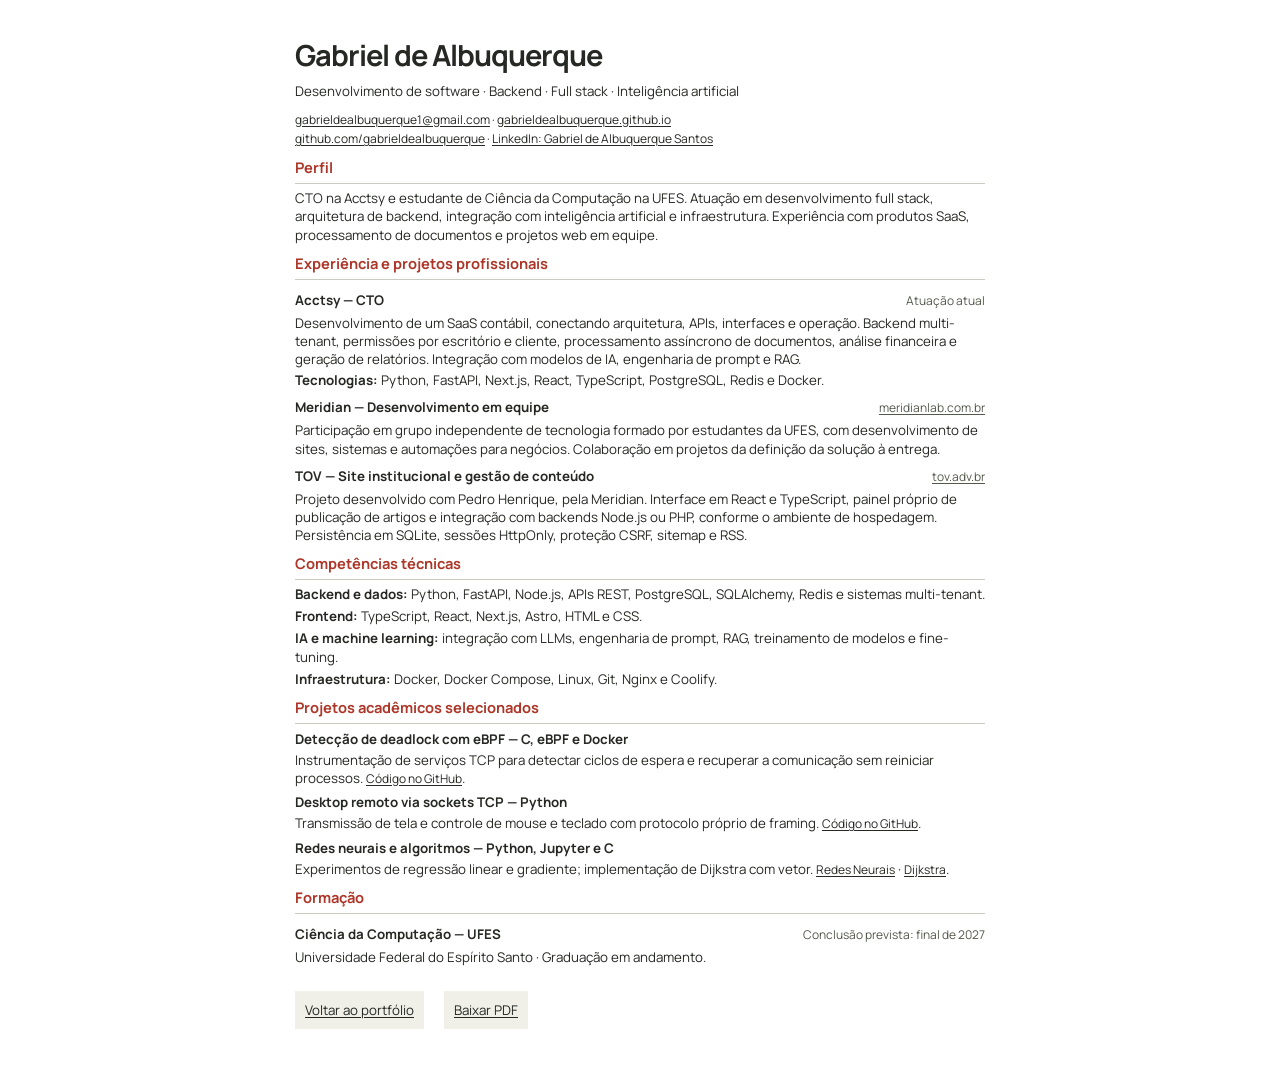
==== curriculo.html @ 9687a2c0 "feat: add personal engineering portfolio" ====
<!doctype html>
<html lang="pt-BR">
  <head>
    <meta charset="utf-8" />
    <meta name="viewport" content="width=device-width,initial-scale=1" />
    <meta name="robots" content="noindex" />
    <title>Gabriel de Albuquerque — Currículo</title>
    <link rel="icon" href="assets/favicon.svg" />
    <style>
      @font-face {
        font-family: Manrope;
        src: url("assets/fonts/manrope.woff2");
        font-weight: 200 800;
        font-display: swap;
      }
      * {
        box-sizing: border-box;
      }
      body {
        font-family: Manrope, Arial, sans-serif;
        color: #252823;
        font-size: 10pt;
        line-height: 1.36;
        max-width: 750px;
        margin: 40px auto;
        padding: 0 30px;
      }
      h1 {
        font-size: 29px;
        line-height: 1.1;
        letter-spacing: -1px;
        margin: 0 0 8px;
      }
      h2 {
        font-size: 11pt;
        border-bottom: 1px solid #c9ccc1;
        padding-bottom: 5px;
        margin: 10px 0 5px;
        color: #ad3628;
      }
      h3 {
        font-size: 10pt;
        margin: 6px 0 2px;
      }
      p {
        margin: 3px 0;
      }
      a {
        color: inherit;
        text-underline-offset: 2px;
      }
      .intro {
        font-size: 10pt;
        margin: 10px 0;
      }
      .contact {
        font-size: 9pt;
        line-height: 1.6;
      }
      .position {
        display: flex;
        justify-content: space-between;
        align-items: baseline;
        gap: 20px;
      }
      .position span {
        font-size: 9pt;
        color: #53594b;
      }
      .skills p {
        margin: 4px 0;
      }
      .project {
        margin-top: 6px;
      }
      .project strong {
        font-size: 10pt;
      }
      .project a {
        font-size: 9pt;
      }
      .actions {
        display: flex;
        gap: 20px;
        margin-top: 25px;
      }
      .actions a,
      .actions button {
        padding: 10px;
        background: #f0f0e9;
        border: 0;
        color: #252823;
        cursor: pointer;
        font: inherit;
      }
      @page {
        size: A4;
        margin: 12mm 14mm;
      }
      @media print {
        body {
          max-width: none;
          margin: 0;
          padding: 0;
        }
        .actions {
          display: none;
        }
        h2,
        h3 {
          break-after: avoid;
        }
        .project,
        .skills p,
        .position {
          break-inside: avoid;
        }
      }
    </style>
  </head>
  <body>
    <h1>Gabriel de Albuquerque</h1>
    <p class="intro">
      Desenvolvimento de software · Backend · Full stack · Inteligência
      artificial
    </p>
    <div class="contact">
      <a href="mailto:gabrieldealbuquerque1@gmail.com"
        >gabrieldealbuquerque1@gmail.com</a
      >
      ·
      <a href="https://gabrieldealbuquerque.github.io/"
        >gabrieldealbuquerque.github.io</a
      ><br /><a href="https://github.com/gabrieldealbuquerque"
        >github.com/gabrieldealbuquerque</a
      >
      ·
      <a
        href="https://www.linkedin.com/in/gabriel-de-albuquerque-santos-32b869294/"
        >LinkedIn: Gabriel de Albuquerque Santos</a
      >
    </div>
    <h2>Perfil</h2>
    <p>
      CTO na Acctsy e estudante de Ciência da Computação na UFES. Atuação em
      desenvolvimento full stack, arquitetura de backend, integração com
      inteligência artificial e infraestrutura. Experiência com produtos SaaS,
      processamento de documentos e projetos web em equipe.
    </p>
    <h2>Experiência e projetos profissionais</h2>
    <div class="position">
      <h3>Acctsy — CTO</h3>
      <span>Atuação atual</span>
    </div>
    <p>
      Desenvolvimento de um SaaS contábil, conectando arquitetura, APIs,
      interfaces e operação. Backend multi-tenant, permissões por escritório e
      cliente, processamento assíncrono de documentos, análise financeira e
      geração de relatórios. Integração com modelos de IA, engenharia de prompt
      e RAG.
    </p>
    <p>
      <strong>Tecnologias:</strong> Python, FastAPI, Next.js, React, TypeScript,
      PostgreSQL, Redis e Docker.
    </p>
    <div class="position">
      <h3>Meridian — Desenvolvimento em equipe</h3>
      <span
        ><a href="https://www.meridianlab.com.br/">meridianlab.com.br</a></span
      >
    </div>
    <p>
      Participação em grupo independente de tecnologia formado por estudantes da
      UFES, com desenvolvimento de sites, sistemas e automações para negócios.
      Colaboração em projetos da definição da solução à entrega.
    </p>
    <div class="position">
      <h3>TOV — Site institucional e gestão de conteúdo</h3>
      <span><a href="https://tov.adv.br/">tov.adv.br</a></span>
    </div>
    <p>
      Projeto desenvolvido com Pedro Henrique, pela Meridian. Interface em React
      e TypeScript, painel próprio de publicação de artigos e integração com
      backends Node.js ou PHP, conforme o ambiente de hospedagem. Persistência
      em SQLite, sessões HttpOnly, proteção CSRF, sitemap e RSS.
    </p>
    <h2>Competências técnicas</h2>
    <div class="skills">
      <p>
        <strong>Backend e dados:</strong> Python, FastAPI, Node.js, APIs REST,
        PostgreSQL, SQLAlchemy, Redis e sistemas multi-tenant.
      </p>
      <p>
        <strong>Frontend:</strong> TypeScript, React, Next.js, Astro, HTML e
        CSS.
      </p>
      <p>
        <strong>IA e machine learning:</strong> integração com LLMs, engenharia
        de prompt, RAG, treinamento de modelos e fine-tuning.
      </p>
      <p>
        <strong>Infraestrutura:</strong> Docker, Docker Compose, Linux, Git,
        Nginx e Coolify.
      </p>
    </div>
    <h2>Projetos acadêmicos selecionados</h2>
    <div class="project">
      <strong>Detecção de deadlock com eBPF — C, eBPF e Docker</strong>
      <p>
        Instrumentação de serviços TCP para detectar ciclos de espera e
        recuperar a comunicação sem reiniciar processos.
        <a
          href="https://github.com/gabrieldealbuquerque/Deteccao-de-Deadlock-por-eBPF"
          >Código no GitHub</a
        >.
      </p>
    </div>
    <div class="project">
      <strong>Desktop remoto via sockets TCP — Python</strong>
      <p>
        Transmissão de tela e controle de mouse e teclado com protocolo próprio
        de framing.
        <a
          href="https://github.com/gabrieldealbuquerque/Remote-Desktop-via-Sockets-TCP"
          >Código no GitHub</a
        >.
      </p>
    </div>
    <div class="project">
      <strong>Redes neurais e algoritmos — Python, Jupyter e C</strong>
      <p>
        Experimentos de regressão linear e gradiente; implementação de Dijkstra
        com vetor.
        <a href="https://github.com/gabrieldealbuquerque/Redes-Neurais"
          >Redes Neurais</a
        >
        ·
        <a href="https://github.com/gabrieldealbuquerque/Dijkstra_Vetor"
          >Dijkstra</a
        >.
      </p>
    </div>
    <h2>Formação</h2>
    <div class="position">
      <h3>Ciência da Computação — UFES</h3>
      <span>Conclusão prevista: final de 2027</span>
    </div>
    <p>Universidade Federal do Espírito Santo · Graduação em andamento.</p>
    <div class="actions">
      <a href="index.html">Voltar ao portfólio</a
      ><a href="assets/Gabriel-de-Albuquerque-Curriculo.pdf" download
        >Baixar PDF</a
      >
    </div>
  </body>
</html>
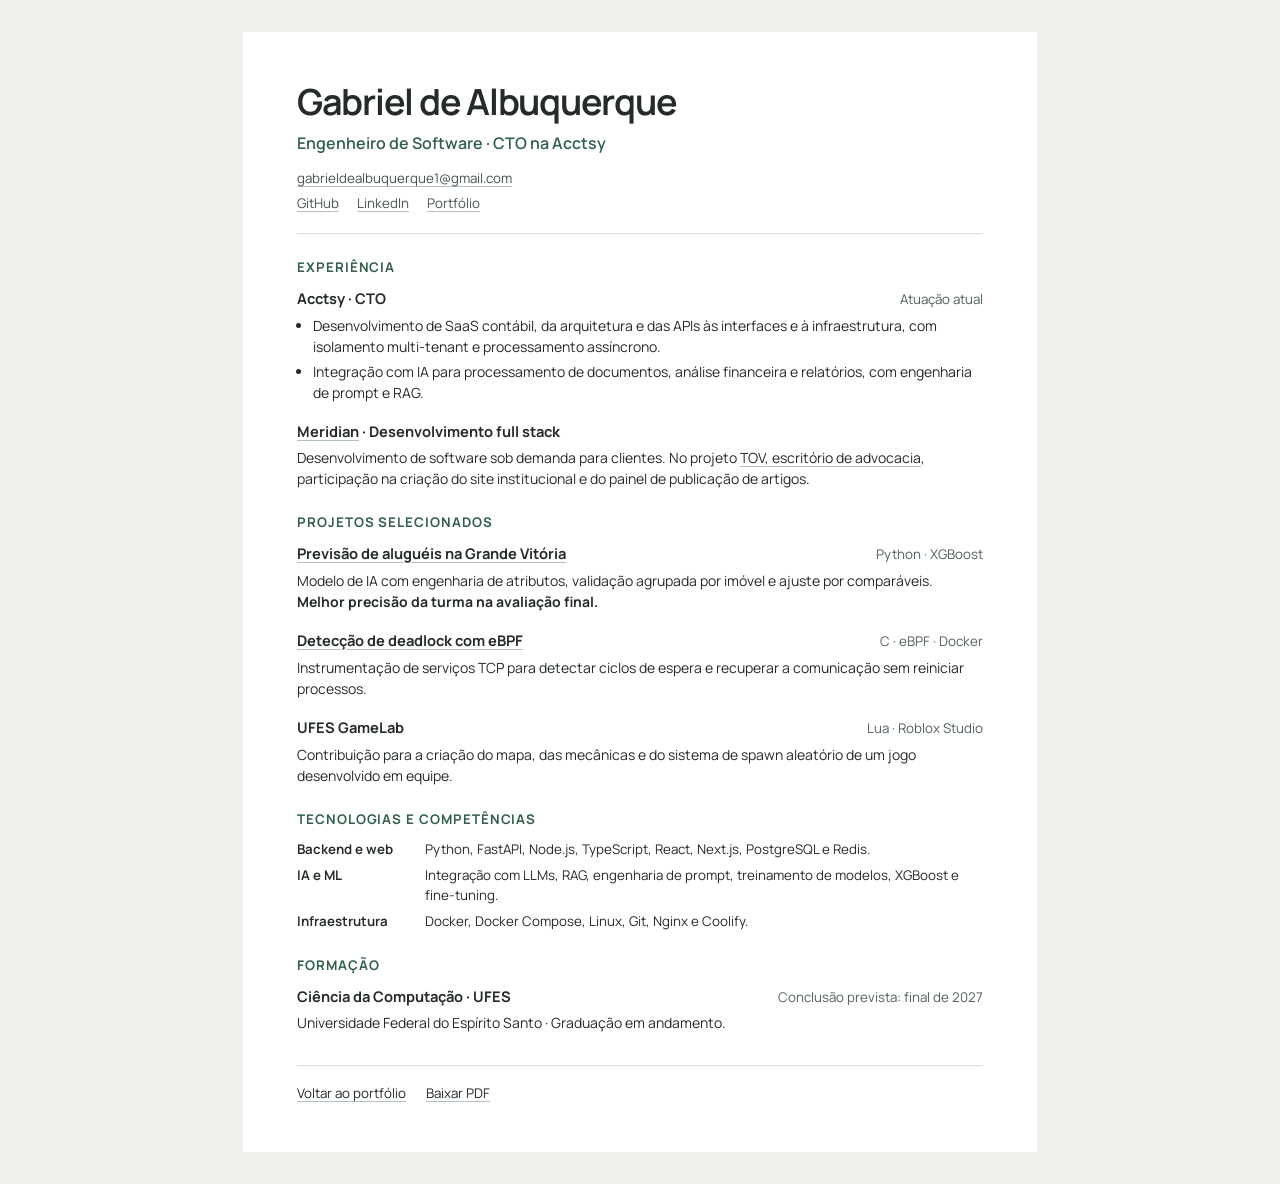
==== commit 8b430480: "feat(resume): improve readability and highlight selected projects" ====
--- a/curriculo.html
+++ b/curriculo.html
@@ -2,9 +2,9 @@
 <html lang="pt-BR">
   <head>
     <meta charset="utf-8" />
-    <meta name="viewport" content="width=device-width,initial-scale=1" />
+    <meta name="viewport" content="width=device-width, initial-scale=1" />
     <meta name="robots" content="noindex" />
-    <title>Gabriel de Albuquerque — Currículo</title>
+    <title>Gabriel de Albuquerque — Engenheiro de Software</title>
     <link rel="icon" href="assets/favicon.svg" />
     <style>
       @font-face {
@@ -16,241 +16,322 @@
       * {
         box-sizing: border-box;
       }
+      html {
+        background: #eef1ec;
+      }
       body {
-        font-family: Manrope, Arial, sans-serif;
-        color: #252823;
-        font-size: 10pt;
-        line-height: 1.36;
-        max-width: 750px;
-        margin: 40px auto;
-        padding: 0 30px;
+        margin: 32px auto;
+        padding: 48px 54px;
+        max-width: 794px;
+        color: #252b28;
+        background: #fff;
+        font:
+          10.5pt/1.5 Manrope,
+          Arial,
+          sans-serif;
+      }
+      h1,
+      h2,
+      h3,
+      p {
+        margin: 0;
       }
       h1 {
-        font-size: 29px;
-        line-height: 1.1;
-        letter-spacing: -1px;
-        margin: 0 0 8px;
-      }
-      h2 {
-        font-size: 11pt;
-        border-bottom: 1px solid #c9ccc1;
-        padding-bottom: 5px;
-        margin: 10px 0 5px;
-        color: #ad3628;
-      }
-      h3 {
-        font-size: 10pt;
-        margin: 6px 0 2px;
-      }
-      p {
-        margin: 3px 0;
+        font-size: 27pt;
+        font-weight: 650;
+        letter-spacing: -0.035em;
+        line-height: 1.2;
+      }
+      .headline {
+        color: #315f4a;
+        font-size: 12pt;
+        font-weight: 600;
+        margin-top: 8px;
+      }
+      .contact {
+        display: flex;
+        flex-wrap: wrap;
+        gap: 5px 18px;
+        margin-top: 14px;
+        font-size: 10pt;
+        color: #48544c;
+      }
+      .email {
+        flex-basis: 100%;
       }
       a {
         color: inherit;
-        text-underline-offset: 2px;
-      }
-      .intro {
-        font-size: 10pt;
-        margin: 10px 0;
-      }
-      .contact {
-        font-size: 9pt;
-        line-height: 1.6;
-      }
-      .position {
+        text-decoration-color: #b3c3b8;
+        text-underline-offset: 3px;
+      }
+      a:hover {
+        color: #315f4a;
+      }
+      a:focus-visible {
+        outline: 2px solid #315f4a;
+        outline-offset: 4px;
+      }
+      ::selection {
+        background: #dce9de;
+      }
+      header {
+        border-bottom: 1px solid #d9e0d9;
+        padding-bottom: 19px;
+      }
+      section {
+        margin-top: 24px;
+      }
+      h2 {
+        font-size: 10pt;
+        line-height: 1.5;
+        font-weight: 700;
+        letter-spacing: 0.07em;
+        text-transform: uppercase;
+        color: #315f4a;
+        margin-bottom: 10px;
+      }
+      h3 {
+        font-size: 11pt;
+        font-weight: 700;
+        line-height: 1.4;
+      }
+      .entry + .entry {
+        margin-top: 18px;
+      }
+      .entry-header {
         display: flex;
+        align-items: baseline;
         justify-content: space-between;
-        align-items: baseline;
-        gap: 20px;
-      }
-      .position span {
-        font-size: 9pt;
-        color: #53594b;
-      }
-      .skills p {
-        margin: 4px 0;
-      }
-      .project {
-        margin-top: 6px;
-      }
-      .project strong {
-        font-size: 10pt;
-      }
-      .project a {
-        font-size: 9pt;
+        gap: 16px;
+        margin-bottom: 5px;
+      }
+      .meta {
+        font-size: 10pt;
+        color: #536158;
+        white-space: nowrap;
+      }
+      ul {
+        padding-left: 16px;
+        margin: 5px 0 0;
+      }
+      li + li {
+        margin-top: 4px;
+      }
+      .skills {
+        display: grid;
+        grid-template-columns: 112px 1fr;
+        gap: 6px 16px;
+        margin: 0;
+        font-size: 10pt;
+      }
+      .skills dt {
+        font-weight: 650;
+      }
+      .skills dd {
+        margin: 0;
+      }
+      .education p {
+        margin-top: 4px;
       }
       .actions {
         display: flex;
         gap: 20px;
-        margin-top: 25px;
-      }
-      .actions a,
-      .actions button {
-        padding: 10px;
-        background: #f0f0e9;
-        border: 0;
-        color: #252823;
-        cursor: pointer;
-        font: inherit;
+        margin-top: 32px;
+        padding-top: 18px;
+        border-top: 1px solid #d9e0d9;
+        font-size: 10pt;
+      }
+      @media screen and (max-width: 600px) {
+        html {
+          background: #fff;
+        }
+        body {
+          margin: 0;
+          padding: 32px 22px;
+          font-size: 12pt;
+        }
+        h1 {
+          font-size: 24pt;
+        }
+        h3 {
+          font-size: 12pt;
+        }
+        .entry-header {
+          display: block;
+        }
+        .meta {
+          display: block;
+          margin-top: 3px;
+          white-space: normal;
+        }
+        .skills {
+          grid-template-columns: 1fr;
+          gap: 3px;
+          font-size: 12pt;
+        }
+        .skills dt:not(:first-child) {
+          margin-top: 7px;
+        }
+        .email {
+          overflow-wrap: anywhere;
+        }
+        section {
+          margin-top: 26px;
+        }
       }
       @page {
         size: A4;
-        margin: 12mm 14mm;
+        margin: 14mm 16mm;
       }
       @media print {
+        html {
+          background: #fff;
+        }
         body {
+          padding: 0;
+          margin: 0;
           max-width: none;
-          margin: 0;
-          padding: 0;
         }
         .actions {
           display: none;
         }
-        h2,
-        h3 {
+        h2 {
           break-after: avoid;
         }
-        .project,
-        .skills p,
-        .position {
+        .entry,
+        .education,
+        .skills {
           break-inside: avoid;
         }
       }
     </style>
   </head>
   <body>
-    <h1>Gabriel de Albuquerque</h1>
-    <p class="intro">
-      Desenvolvimento de software · Backend · Full stack · Inteligência
-      artificial
-    </p>
-    <div class="contact">
-      <a href="mailto:gabrieldealbuquerque1@gmail.com"
-        >gabrieldealbuquerque1@gmail.com</a
-      >
-      ·
-      <a href="https://gabrieldealbuquerque.github.io/"
-        >gabrieldealbuquerque.github.io</a
-      ><br /><a href="https://github.com/gabrieldealbuquerque"
-        >github.com/gabrieldealbuquerque</a
-      >
-      ·
-      <a
-        href="https://www.linkedin.com/in/gabriel-de-albuquerque-santos-32b869294/"
-        >LinkedIn: Gabriel de Albuquerque Santos</a
-      >
-    </div>
-    <h2>Perfil</h2>
-    <p>
-      CTO na Acctsy e estudante de Ciência da Computação na UFES. Atuação em
-      desenvolvimento full stack, arquitetura de backend, integração com
-      inteligência artificial e infraestrutura. Experiência com produtos SaaS,
-      processamento de documentos e projetos web em equipe.
-    </p>
-    <h2>Experiência e projetos profissionais</h2>
-    <div class="position">
-      <h3>Acctsy — CTO</h3>
-      <span>Atuação atual</span>
-    </div>
-    <p>
-      Desenvolvimento de um SaaS contábil, conectando arquitetura, APIs,
-      interfaces e operação. Backend multi-tenant, permissões por escritório e
-      cliente, processamento assíncrono de documentos, análise financeira e
-      geração de relatórios. Integração com modelos de IA, engenharia de prompt
-      e RAG.
-    </p>
-    <p>
-      <strong>Tecnologias:</strong> Python, FastAPI, Next.js, React, TypeScript,
-      PostgreSQL, Redis e Docker.
-    </p>
-    <div class="position">
-      <h3>Meridian — Desenvolvimento em equipe</h3>
-      <span
-        ><a href="https://www.meridianlab.com.br/">meridianlab.com.br</a></span
-      >
-    </div>
-    <p>
-      Participação em grupo independente de tecnologia formado por estudantes da
-      UFES, com desenvolvimento de sites, sistemas e automações para negócios.
-      Colaboração em projetos da definição da solução à entrega.
-    </p>
-    <div class="position">
-      <h3>TOV — Site institucional e gestão de conteúdo</h3>
-      <span><a href="https://tov.adv.br/">tov.adv.br</a></span>
-    </div>
-    <p>
-      Projeto desenvolvido com Pedro Henrique, pela Meridian. Interface em React
-      e TypeScript, painel próprio de publicação de artigos e integração com
-      backends Node.js ou PHP, conforme o ambiente de hospedagem. Persistência
-      em SQLite, sessões HttpOnly, proteção CSRF, sitemap e RSS.
-    </p>
-    <h2>Competências técnicas</h2>
-    <div class="skills">
-      <p>
-        <strong>Backend e dados:</strong> Python, FastAPI, Node.js, APIs REST,
-        PostgreSQL, SQLAlchemy, Redis e sistemas multi-tenant.
-      </p>
-      <p>
-        <strong>Frontend:</strong> TypeScript, React, Next.js, Astro, HTML e
-        CSS.
-      </p>
-      <p>
-        <strong>IA e machine learning:</strong> integração com LLMs, engenharia
-        de prompt, RAG, treinamento de modelos e fine-tuning.
-      </p>
-      <p>
-        <strong>Infraestrutura:</strong> Docker, Docker Compose, Linux, Git,
-        Nginx e Coolify.
-      </p>
-    </div>
-    <h2>Projetos acadêmicos selecionados</h2>
-    <div class="project">
-      <strong>Detecção de deadlock com eBPF — C, eBPF e Docker</strong>
-      <p>
-        Instrumentação de serviços TCP para detectar ciclos de espera e
-        recuperar a comunicação sem reiniciar processos.
+    <header>
+      <h1>Gabriel de Albuquerque</h1>
+      <p class="headline">Engenheiro de Software · CTO na Acctsy</p>
+      <nav class="contact" aria-label="Contato e perfis profissionais">
+        <a class="email" href="mailto:gabrieldealbuquerque1@gmail.com"
+          >gabrieldealbuquerque1@gmail.com</a
+        >
+        <a href="https://github.com/gabrieldealbuquerque">GitHub</a>
         <a
-          href="https://github.com/gabrieldealbuquerque/Deteccao-de-Deadlock-por-eBPF"
-          >Código no GitHub</a
-        >.
-      </p>
-    </div>
-    <div class="project">
-      <strong>Desktop remoto via sockets TCP — Python</strong>
-      <p>
-        Transmissão de tela e controle de mouse e teclado com protocolo próprio
-        de framing.
-        <a
-          href="https://github.com/gabrieldealbuquerque/Remote-Desktop-via-Sockets-TCP"
-          >Código no GitHub</a
-        >.
-      </p>
-    </div>
-    <div class="project">
-      <strong>Redes neurais e algoritmos — Python, Jupyter e C</strong>
-      <p>
-        Experimentos de regressão linear e gradiente; implementação de Dijkstra
-        com vetor.
-        <a href="https://github.com/gabrieldealbuquerque/Redes-Neurais"
-          >Redes Neurais</a
+          href="https://www.linkedin.com/in/gabriel-de-albuquerque-santos-32b869294/"
+          >LinkedIn</a
         >
-        ·
-        <a href="https://github.com/gabrieldealbuquerque/Dijkstra_Vetor"
-          >Dijkstra</a
-        >.
-      </p>
-    </div>
-    <h2>Formação</h2>
-    <div class="position">
-      <h3>Ciência da Computação — UFES</h3>
-      <span>Conclusão prevista: final de 2027</span>
-    </div>
-    <p>Universidade Federal do Espírito Santo · Graduação em andamento.</p>
-    <div class="actions">
+        <a href="https://gabrieldealbuquerque.github.io/">Portfólio</a>
+      </nav>
+    </header>
+    <main>
+      <section aria-labelledby="experiencia">
+        <h2 id="experiencia">Experiência</h2>
+        <article class="entry">
+          <div class="entry-header">
+            <h3>Acctsy · CTO</h3>
+            <span class="meta">Atuação atual</span>
+          </div>
+          <ul>
+            <li>
+              Desenvolvimento de SaaS contábil, da arquitetura e das APIs às
+              interfaces e à infraestrutura, com isolamento multi-tenant e
+              processamento assíncrono.
+            </li>
+            <li>
+              Integração com IA para processamento de documentos, análise
+              financeira e relatórios, com engenharia de prompt e RAG.
+            </li>
+          </ul>
+        </article>
+        <article class="entry">
+          <div class="entry-header">
+            <h3>
+              <a href="https://www.meridianlab.com.br/">Meridian</a> ·
+              Desenvolvimento full stack
+            </h3>
+          </div>
+          <p>
+            Desenvolvimento de software sob demanda para clientes. No projeto
+            <a href="https://tov.adv.br/">TOV, escritório de advocacia</a>,
+            participação na criação do site institucional e do painel de
+            publicação de artigos.
+          </p>
+        </article>
+      </section>
+      <section aria-labelledby="projetos">
+        <h2 id="projetos">Projetos selecionados</h2>
+        <article class="entry">
+          <div class="entry-header">
+            <h3>
+              <a
+                href="https://github.com/gabrieldealbuquerque/previsao-alugueis-grande-vitoria"
+                >Previsão de aluguéis na Grande Vitória</a
+              >
+            </h3>
+            <span class="meta">Python · XGBoost</span>
+          </div>
+          <p>
+            Modelo de IA com engenharia de atributos, validação agrupada por
+            imóvel e ajuste por comparáveis.
+            <strong>Melhor precisão da turma na avaliação final.</strong>
+          </p>
+        </article>
+        <article class="entry">
+          <div class="entry-header">
+            <h3>
+              <a
+                href="https://github.com/gabrieldealbuquerque/Deteccao-de-Deadlock-por-eBPF"
+                >Detecção de deadlock com eBPF</a
+              >
+            </h3>
+            <span class="meta">C · eBPF · Docker</span>
+          </div>
+          <p>
+            Instrumentação de serviços TCP para detectar ciclos de espera e
+            recuperar a comunicação sem reiniciar processos.
+          </p>
+        </article>
+        <article class="entry">
+          <div class="entry-header">
+            <h3>UFES GameLab</h3>
+            <span class="meta">Lua · Roblox Studio</span>
+          </div>
+          <p>
+            Contribuição para a criação do mapa, das mecânicas e do sistema de
+            spawn aleatório de um jogo desenvolvido em equipe.
+          </p>
+        </article>
+      </section>
+      <section aria-labelledby="tecnologias">
+        <h2 id="tecnologias">Tecnologias e competências</h2>
+        <dl class="skills">
+          <dt>Backend e web</dt>
+          <dd>
+            Python, FastAPI, Node.js, TypeScript, React, Next.js, PostgreSQL e
+            Redis.
+          </dd>
+          <dt>IA e ML</dt>
+          <dd>
+            Integração com LLMs, RAG, engenharia de prompt, treinamento de
+            modelos, XGBoost e fine-tuning.
+          </dd>
+          <dt>Infraestrutura</dt>
+          <dd>Docker, Docker Compose, Linux, Git, Nginx e Coolify.</dd>
+        </dl>
+      </section>
+      <section class="education" aria-labelledby="formacao">
+        <h2 id="formacao">Formação</h2>
+        <div class="entry-header">
+          <h3>Ciência da Computação · UFES</h3>
+          <span class="meta">Conclusão prevista: final de 2027</span>
+        </div>
+        <p>Universidade Federal do Espírito Santo · Graduação em andamento.</p>
+      </section>
+    </main>
+    <nav class="actions" aria-label="Ações do currículo">
       <a href="index.html">Voltar ao portfólio</a
       ><a href="assets/Gabriel-de-Albuquerque-Curriculo.pdf" download
         >Baixar PDF</a
       >
-    </div>
+    </nav>
   </body>
 </html>
